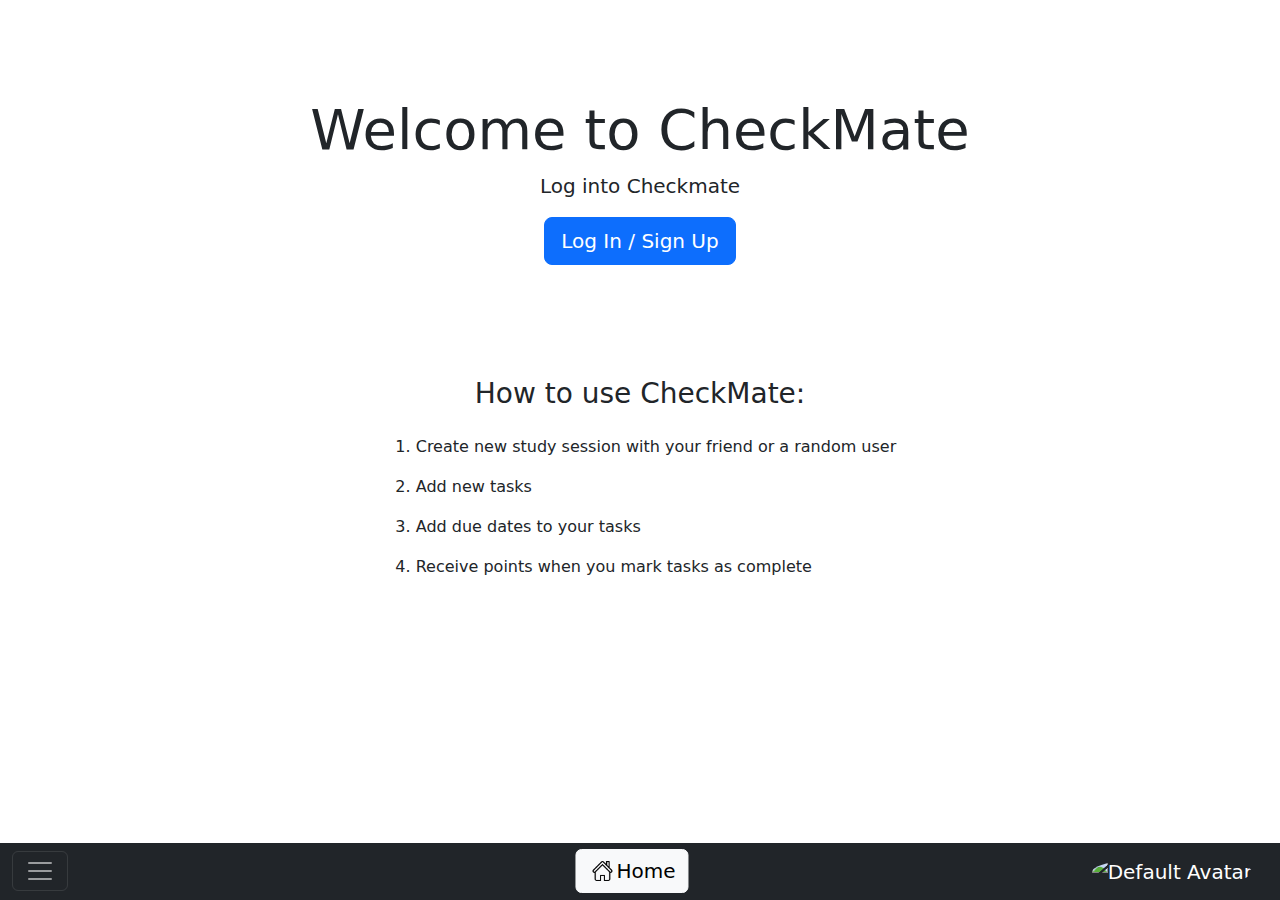
==== index.html @ 71512ee6 "Implement custom-start" ====
<!DOCTYPE html>
<html lang="en">

<head>
    <title>CheckMate</title>
    <meta name="comp1800 template" content="My 1800 App">

    <!-- Required meta tags -->
    <meta charset="utf-8">
    <meta name="viewport" content="width=device-width, initial-scale=1">

    <!-- Bootstrap Library CSS CDN go here -->
    <link rel="stylesheet" href="https://cdn.jsdelivr.net/npm/bootstrap@5.3.3/dist/css/bootstrap.min.css"
        integrity="sha384-QWTKZyjpPEjISv5WaRU9OFeRpok6YctnYmDr5pNlyT2bRjXh0JMhjY6hW+ALEwIH" crossorigin="anonymous">
    <script src="https://cdn.jsdelivr.net/npm/bootstrap@5.3.2/dist/js/bootstrap.bundle.min.js"
        integrity="sha384-C6RzsynM9kWDrMNeT87bh95OGNyZPhcTNXj1NW7RuBCsyN/o0jlpcV8Qyq46cDfL"
        crossorigin="anonymous"></script>
    <!-- Boostrap Library JS CDN  go here -->

    <!-- Other libraries go here -->

    <!-------------------------------------------------------->
    <!-- Firebase 8 Library related CSS, JS, JQuery go here -->
    <!-- ------------------------------------------------------>
    <script src="https://ajax.googleapis.com/ajax/libs/jquery/3.5.1/jquery.min.js"></script>

    <!-- Link to styles of your own -->
    <link rel="stylesheet" href="./styles/style.css">
    <style>
        /*nav bar styling*/
        .nav-item {
            padding: 12px 16px;
        }

        .nav-link {
            font-size: 20px;
            padding: 12px 16px;
        }

        .nav-item:hover {
            background-color: rgba(255, 255, 255, 0.1);
            border-radius: 5px;
        }

        .offcanvas {
            margin-bottom: 62px;
        }

        .custom-start {
            left: 67% !important;
            visibility: hidden;
        }
    </style>

</head>

<body>
    <div class="my-5 py-5">
        <div class="jumbotron text-center">
            <h1 class="display-4">Welcome to CheckMate</h1>
            <p class="lead">Log into Checkmate</p>
        </div>

        <div class="d-flex align-items-center justify-content-center">
            <p class="lead">
                <a class="btn btn-primary btn-lg" href="login.html" role="button">Log In / Sign Up</a>
            </p>
        </div>
    </div>

    <div class="d-flex justify-content-center">
        <h3>How to use CheckMate:</h3>
    </div>
    <div class="d-flex justify-content-center py-3">
        <ol class="d-flex flex-column gap-3">
            <li>Create new study session with your friend or a random user</li>
            <li>Add new tasks</li>
            <li>Add due dates to your tasks</li>
            <li>Receive points when you mark tasks as complete</li>
        </ol>

    </div>


    <!------------------------------>
    <!-- Your HTML Layout go here -->
    <!------------------------------>
    <!-- Stuff for body goes here -->


    <!---------------------------------------------->
    <!-- Your own JavaScript functions go here    -->
    <!---------------------------------------------->

    <!-- Link to scripts of your own -->
    <!-- <script src="./scripts/script.js"></script> -->
    <!--Bottom Nav-->
    <div id="nav-placeholder"></div>


    <script src="./scripts/firebaseAPI_DTC01.js"></script>
    <script src="/scripts/script.js"></script>
    <script src="./scripts/nav.js"></script>

</body>

</html>
---- styles/style.css ----

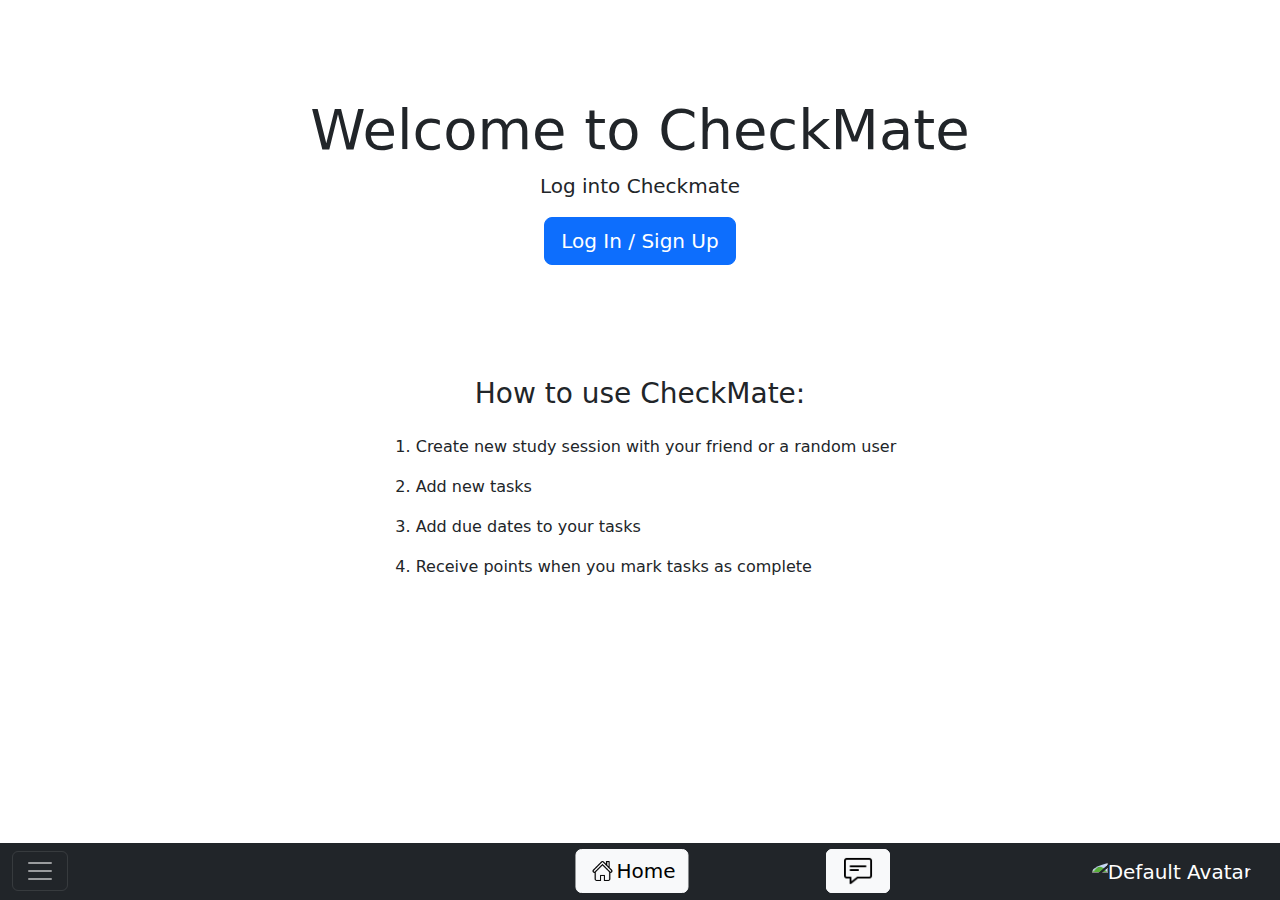
==== commit 65a3f4ff: "Remove unwanted buttons & fix page spacing" ====
--- a/index.html
+++ b/index.html
@@ -49,6 +49,12 @@
         .custom-start {
             left: 67% !important;
             visibility: hidden;
+        }
+        .custom-start-chat {
+            left: 67% !important;
+        }
+        .custom-start-users {
+            left: 67% !important;
         }
     </style>
 
--- a/styles/style.css
+++ b/styles/style.css
@@ -1 +1,18 @@
 
+@keyframes pulse-success {
+    0% {
+        box-shadow: 0 0 0px rgba(0, 255, 0, 0.6);
+    }
+    50% {
+        box-shadow: 0 0 8px rgba(0, 255, 0, 0.8);
+    }
+    100% {
+        box-shadow: 0 0 0px rgba(0, 255, 0, 0.6);
+    }
+}
+
+.feedback-success {
+    animation: pulse-success 0.6s ease-out;
+}
+
+/* update */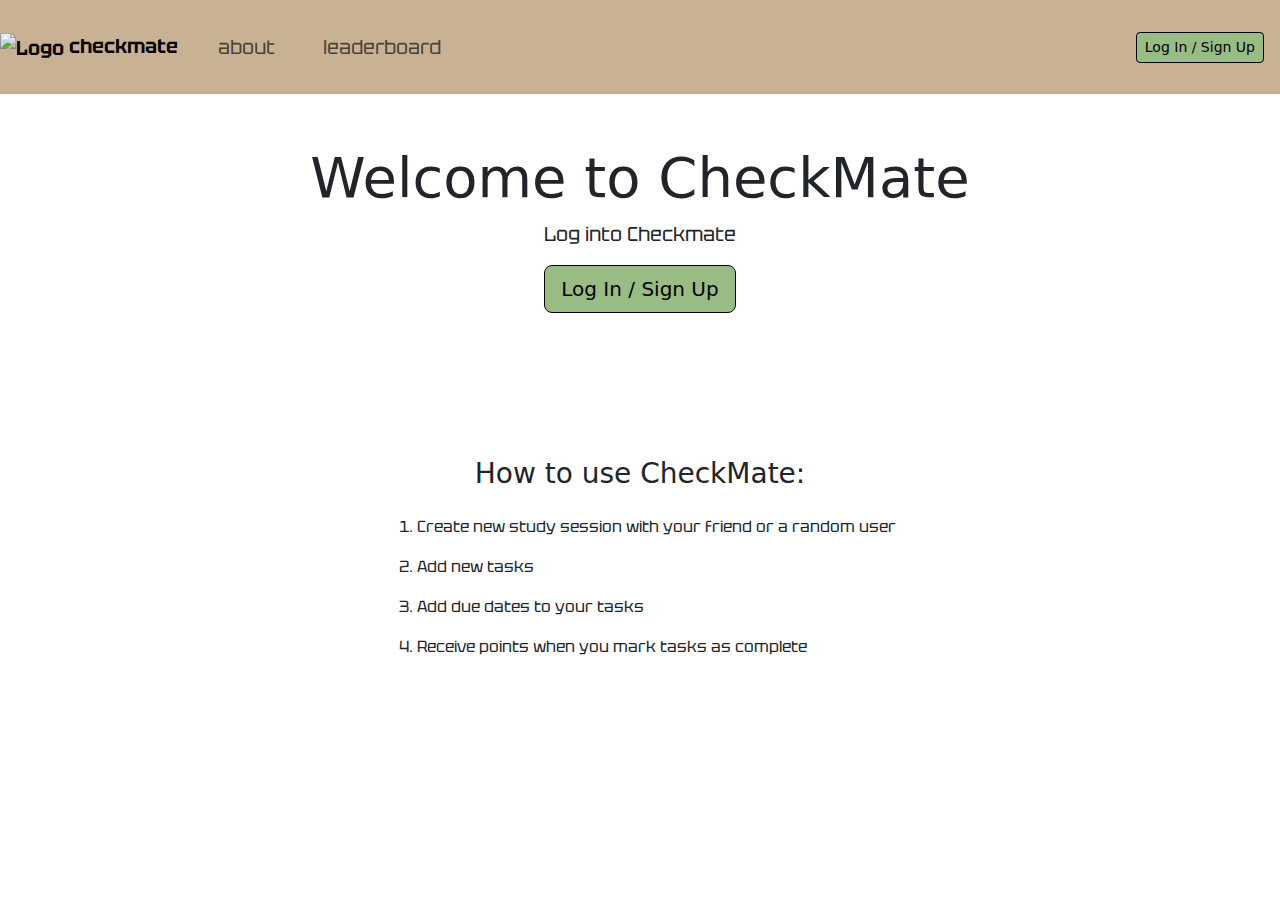
==== commit 451259a7: "Solve merge changes" ====
--- a/index.html
+++ b/index.html
@@ -50,9 +50,11 @@
             left: 67% !important;
             visibility: hidden;
         }
+
         .custom-start-chat {
             left: 67% !important;
         }
+
         .custom-start-users {
             left: 67% !important;
         }
@@ -61,23 +63,27 @@
 </head>
 
 <body>
+    <!-- top nav bar -->
+    <div id="nav-placeholder"></div>
+
+
+
     <div class="my-5 py-5">
-        <div class="jumbotron text-center">
-            <h1 class="display-4">Welcome to CheckMate</h1>
-            <p class="lead">Log into Checkmate</p>
+        <div class="hero text-center py-5">
+            <h1 class="display-4 tektur-bold">Welcome to CheckMate</h1>
+            <p class="lead tektur-regular">Log into Checkmate</p>
+            <a class="btn btn-primary btn-lg tektur-bold"
+                style="color: black; border-color:black; background-color: #99BC85" href="login.html" role="button">Log
+                In / Sign Up</a>
         </div>
 
-        <div class="d-flex align-items-center justify-content-center">
-            <p class="lead">
-                <a class="btn btn-primary btn-lg" href="login.html" role="button">Log In / Sign Up</a>
-            </p>
-        </div>
+
     </div>
 
-    <div class="d-flex justify-content-center">
+    <div class="d-flex justify-content-center tektur-bold">
         <h3>How to use CheckMate:</h3>
     </div>
-    <div class="d-flex justify-content-center py-3">
+    <div class="d-flex justify-content-center py-3 tektur-regular">
         <ol class="d-flex flex-column gap-3">
             <li>Create new study session with your friend or a random user</li>
             <li>Add new tasks</li>
@@ -100,8 +106,8 @@
 
     <!-- Link to scripts of your own -->
     <!-- <script src="./scripts/script.js"></script> -->
-    <!--Bottom Nav-->
-    <div id="nav-placeholder"></div>
+
+
 
 
     <script src="./scripts/firebaseAPI_DTC01.js"></script>
--- a/styles/style.css
+++ b/styles/style.css
@@ -1,11 +1,12 @@
-
 @keyframes pulse-success {
     0% {
         box-shadow: 0 0 0px rgba(0, 255, 0, 0.6);
     }
+
     50% {
         box-shadow: 0 0 8px rgba(0, 255, 0, 0.8);
     }
+
     100% {
         box-shadow: 0 0 0px rgba(0, 255, 0, 0.6);
     }
@@ -15,4 +16,15 @@
     animation: pulse-success 0.6s ease-out;
 }
 
-/* update */+.editable-text {
+    cursor: pointer;
+    display: inline-block;
+    min-width: 80px;
+}
+
+.drag-handle {
+    font-size: 18px;
+    color: #999;
+    user-select: none;
+    padding-right: 6px;
+}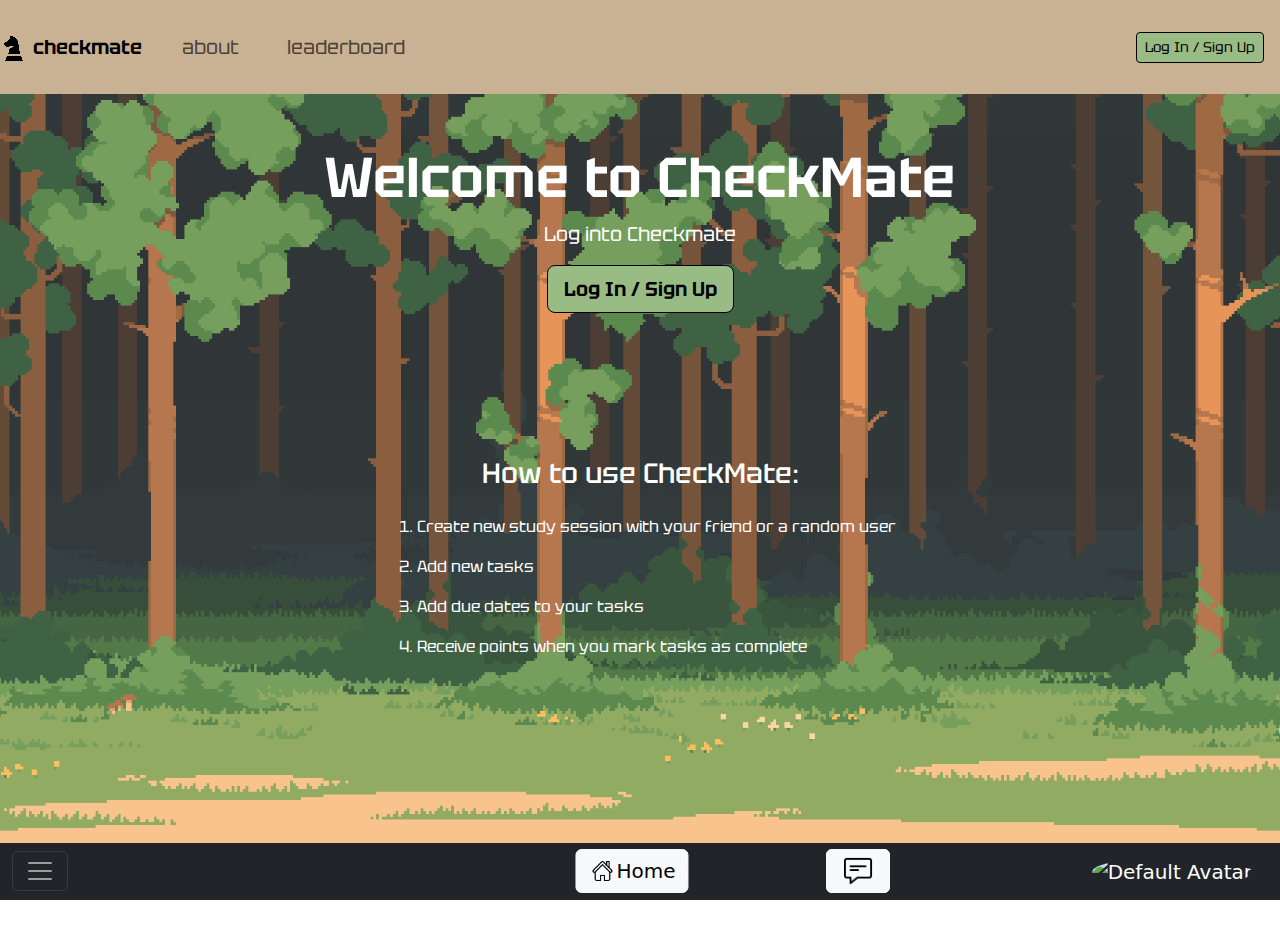
==== commit 99a3b373: "Create about.html" ====
--- a/index.html
+++ b/index.html
@@ -58,6 +58,24 @@
         .custom-start-users {
             left: 67% !important;
         }
+
+        .tektur-regular {
+            font-family: "Tektur", sans-serif;
+            font-weight: 400;
+            font-optical-sizing: auto;
+            font-style: normal;
+            font-variation-settings: "wdth" 100;
+            color: white;
+        }
+
+        .tektur-bold {
+            font-family: "Tektur", sans-serif;
+            font-weight: 600;
+            font-optical-sizing: auto;
+            font-style: normal;
+            font-variation-settings: "wdth" 100;
+            color: white;
+        }
     </style>
 
 </head>
--- a/styles/style.css
+++ b/styles/style.css
@@ -27,4 +27,19 @@
     color: #999;
     user-select: none;
     padding-right: 6px;
+}
+
+
+html,
+body {
+    height: 100%;
+    margin: 0;
+
+}
+
+body {
+    background-image: url('../images/backgroundDarkTrees.png');
+    background-size: cover;
+    background-position: center;
+    background-repeat: no-repeat;
 }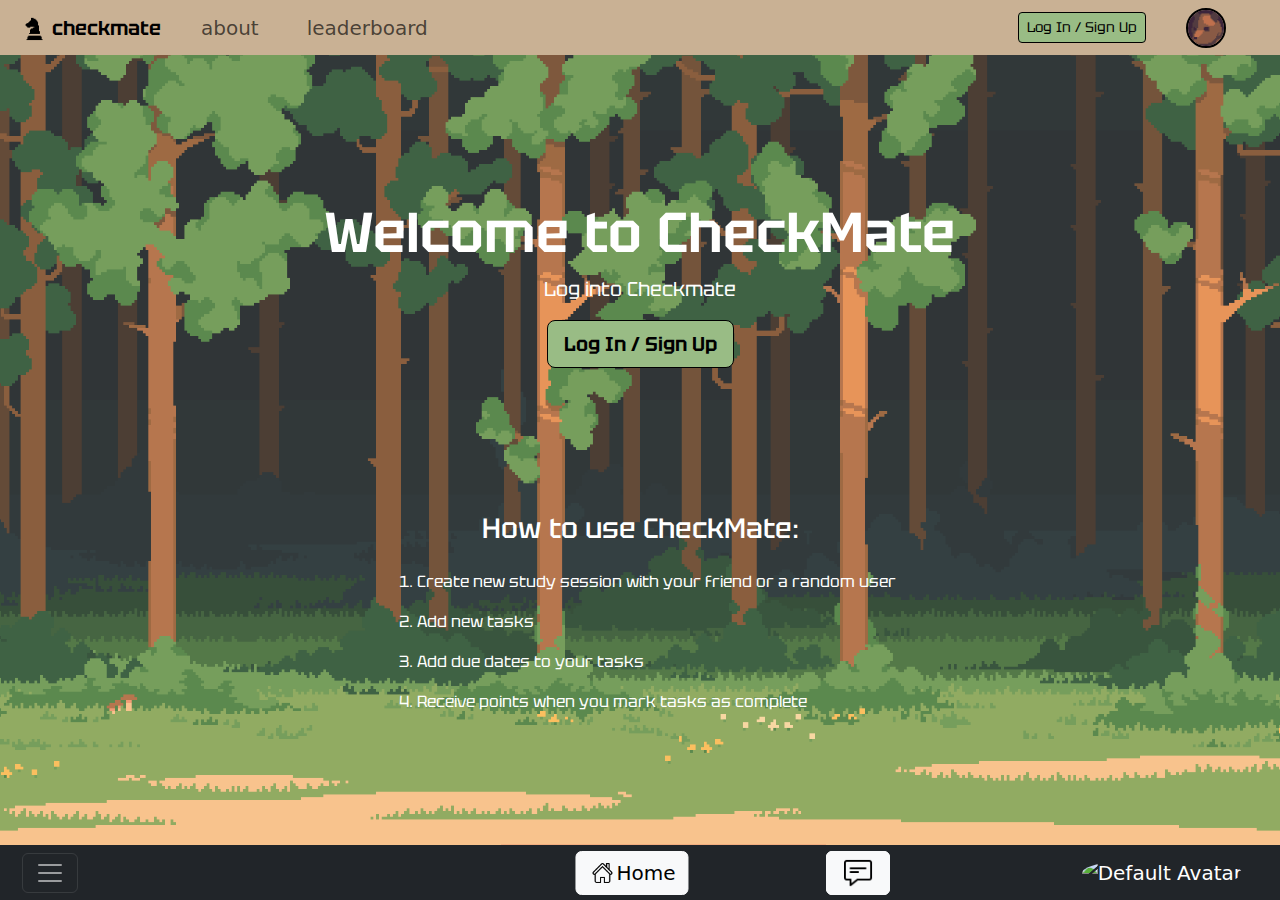
==== commit 53aefbb6: "Fix padding and margins for the nav bars" ====
--- a/index.html
+++ b/index.html
@@ -15,6 +15,7 @@
     <script src="https://cdn.jsdelivr.net/npm/bootstrap@5.3.2/dist/js/bootstrap.bundle.min.js"
         integrity="sha384-C6RzsynM9kWDrMNeT87bh95OGNyZPhcTNXj1NW7RuBCsyN/o0jlpcV8Qyq46cDfL"
         crossorigin="anonymous"></script>
+
     <!-- Boostrap Library JS CDN  go here -->
 
     <!-- Other libraries go here -->
@@ -37,10 +38,10 @@
             padding: 12px 16px;
         }
 
-        .nav-item:hover {
+        /* .nav-item:hover {
             background-color: rgba(255, 255, 255, 0.1);
             border-radius: 5px;
-        }
+        } */
 
         .offcanvas {
             margin-bottom: 62px;
--- a/styles/style.css
+++ b/styles/style.css
@@ -41,5 +41,29 @@
     background-image: url('../images/backgroundDarkTrees.png');
     background-size: cover;
     background-position: center;
-    background-repeat: no-repeat;
+    background-repeat: repeat-y;
+    min-height: 100%;
+}
+
+
+#leaderboard-placeholder table {
+    max-width: 80%;
+    /* Adjust width of table */
+    margin: auto;
+    /* Center the table */
+    font-size: 14px;
+    /* Reduce font size */
+}
+
+#leaderboard-placeholder th,
+#leaderboard-placeholder td {
+    padding: 6px 10px;
+    /* Reduce cell padding */
+}
+
+.card {
+    max-width: 600px;
+    /* Limit overall card size */
+    /* margin: auto; */
+
 }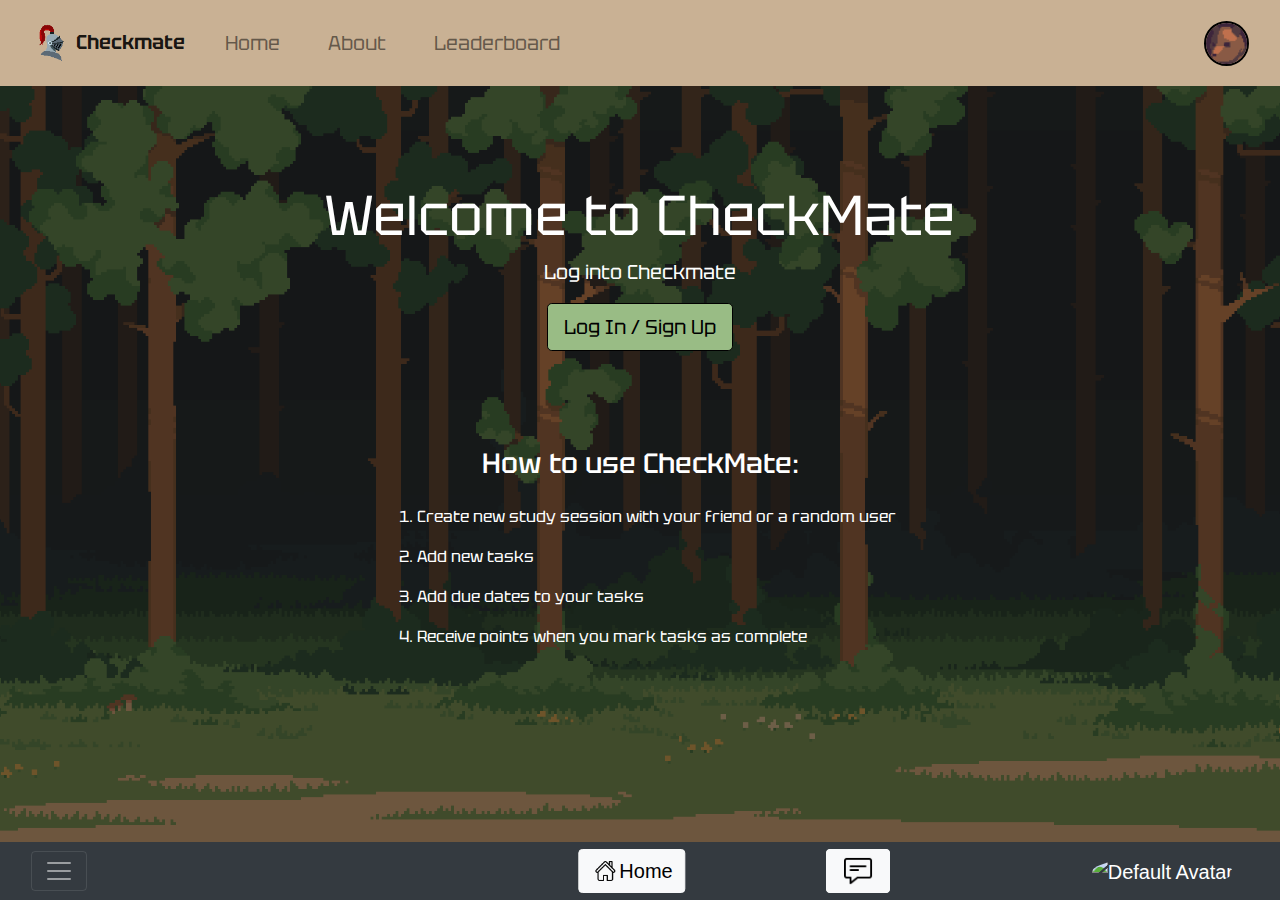
==== commit bd877e46: "Update Logo and padding in index.html" ====
--- a/index.html
+++ b/index.html
@@ -62,7 +62,7 @@
 
         .tektur-regular {
             font-family: "Tektur", sans-serif;
-            font-weight: 400;
+            font-weight: 410;
             font-optical-sizing: auto;
             font-style: normal;
             font-variation-settings: "wdth" 100;
@@ -87,7 +87,7 @@
 
 
 
-    <div class="my-5 py-5">
+    <div class="my-5 py-7">
         <div class="hero text-center py-5">
             <h1 class="display-4 tektur-bold">Welcome to CheckMate</h1>
             <p class="lead tektur-regular">Log into Checkmate</p>
@@ -95,8 +95,6 @@
                 style="color: black; border-color:black; background-color: #99BC85" href="login.html" role="button">Log
                 In / Sign Up</a>
         </div>
-
-
     </div>
 
     <div class="d-flex justify-content-center tektur-bold">
--- a/styles/style.css
+++ b/styles/style.css
@@ -38,7 +38,7 @@
 }
 
 body {
-    background-image: url('../images/backgroundDarkTrees.png');
+    background-image: url('../images/background_black.png');
     background-size: cover;
     background-position: center;
     background-repeat: repeat-y;
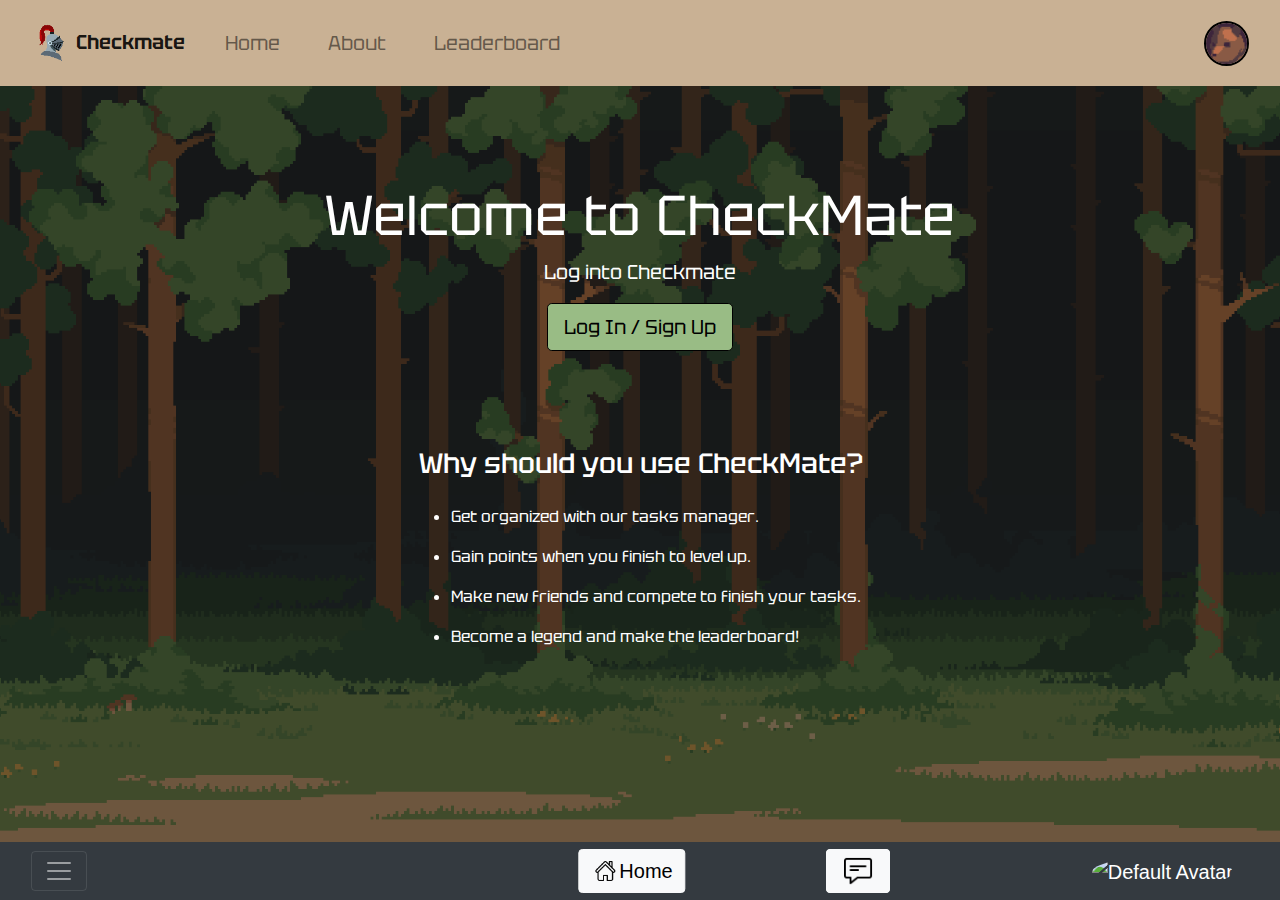
==== commit b7e1aa29: "Fix positions and overlap in main.html" ====
--- a/index.html
+++ b/index.html
@@ -98,15 +98,15 @@
     </div>
 
     <div class="d-flex justify-content-center tektur-bold">
-        <h3>How to use CheckMate:</h3>
+        <h3>Why should you use CheckMate?</h3>
     </div>
     <div class="d-flex justify-content-center py-3 tektur-regular">
-        <ol class="d-flex flex-column gap-3">
-            <li>Create new study session with your friend or a random user</li>
-            <li>Add new tasks</li>
-            <li>Add due dates to your tasks</li>
-            <li>Receive points when you mark tasks as complete</li>
-        </ol>
+        <ul class="d-flex flex-column gap-3">
+            <li>Get organized with our tasks manager.</li>
+            <li>Gain points when you finish to level up.</li>
+            <li>Make new friends and compete to finish your tasks.</li>
+            <li>Become a legend and make the leaderboard!</li>
+        </ul>
 
     </div>
 
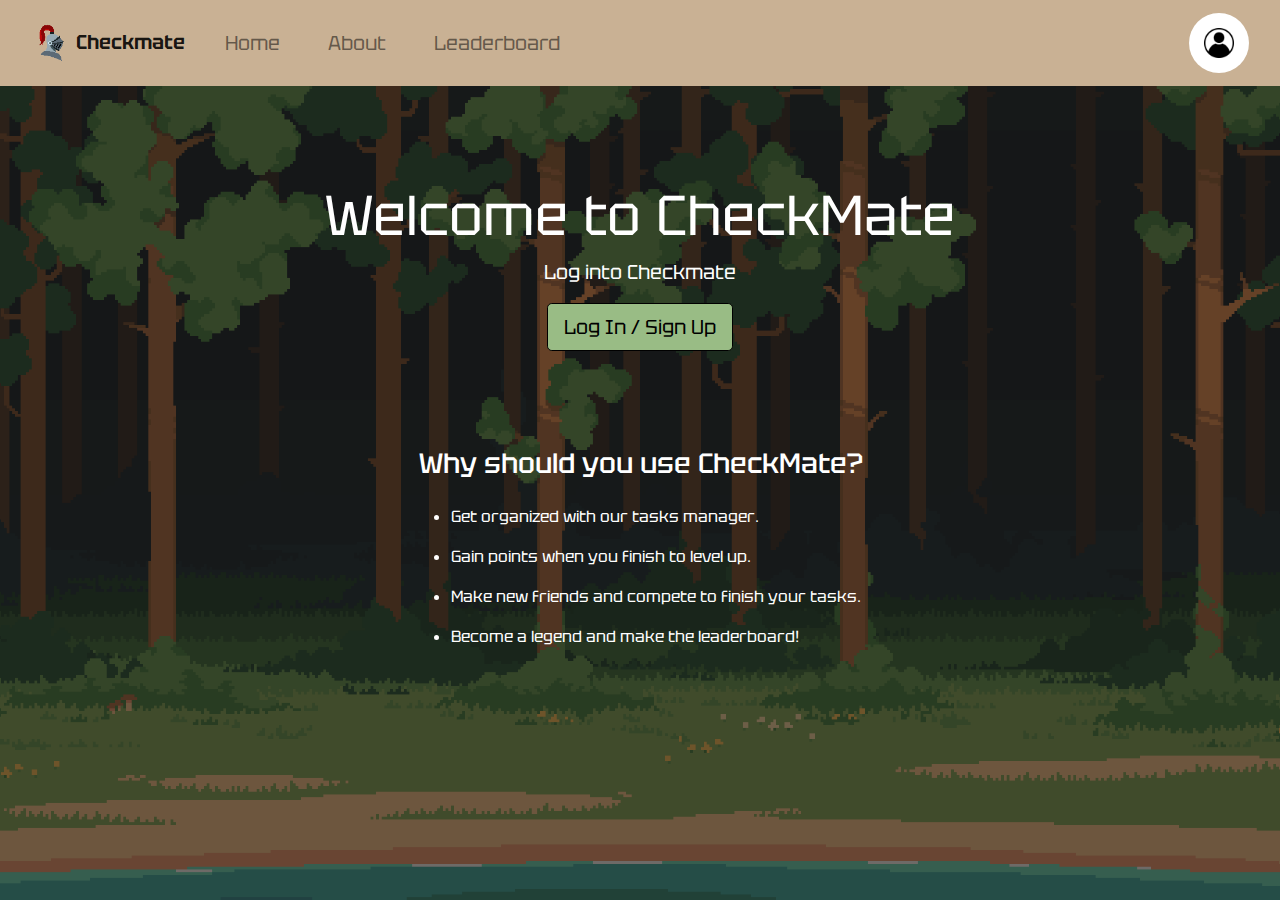
==== commit 6ffefec3: "Add padding for index.html in mobile view" ====
--- a/index.html
+++ b/index.html
@@ -98,16 +98,19 @@
     </div>
 
     <div class="d-flex justify-content-center tektur-bold">
-        <h3>Why should you use CheckMate?</h3>
+        <div class="why-checkmate-title">
+            <h3>Why should you use CheckMate?</h3>
+        </div>
     </div>
     <div class="d-flex justify-content-center py-3 tektur-regular">
-        <ul class="d-flex flex-column gap-3">
-            <li>Get organized with our tasks manager.</li>
-            <li>Gain points when you finish to level up.</li>
-            <li>Make new friends and compete to finish your tasks.</li>
-            <li>Become a legend and make the leaderboard!</li>
-        </ul>
-
+        <div class="why-checkmate-text">
+            <ul class="d-flex flex-column gap-3">
+                <li>Get organized with our tasks manager.</li>
+                <li>Gain points when you finish to level up.</li>
+                <li>Make new friends and compete to finish your tasks.</li>
+                <li>Become a legend and make the leaderboard!</li>
+            </ul>
+        </div>
     </div>
 
 
--- a/styles/style.css
+++ b/styles/style.css
@@ -66,4 +66,18 @@
     /* Limit overall card size */
     /* margin: auto; */
 
+}
+
+@media (max-width: 576px) {
+    .why-checkmate-title {
+        padding-left: 3.5rem;
+        padding-right: 2rem;
+    }
+}
+
+@media (max-width: 576px) {
+    .why-checkmate-text {
+        padding-left: 1.5rem;
+        padding-right: 2rem;
+    }
 }